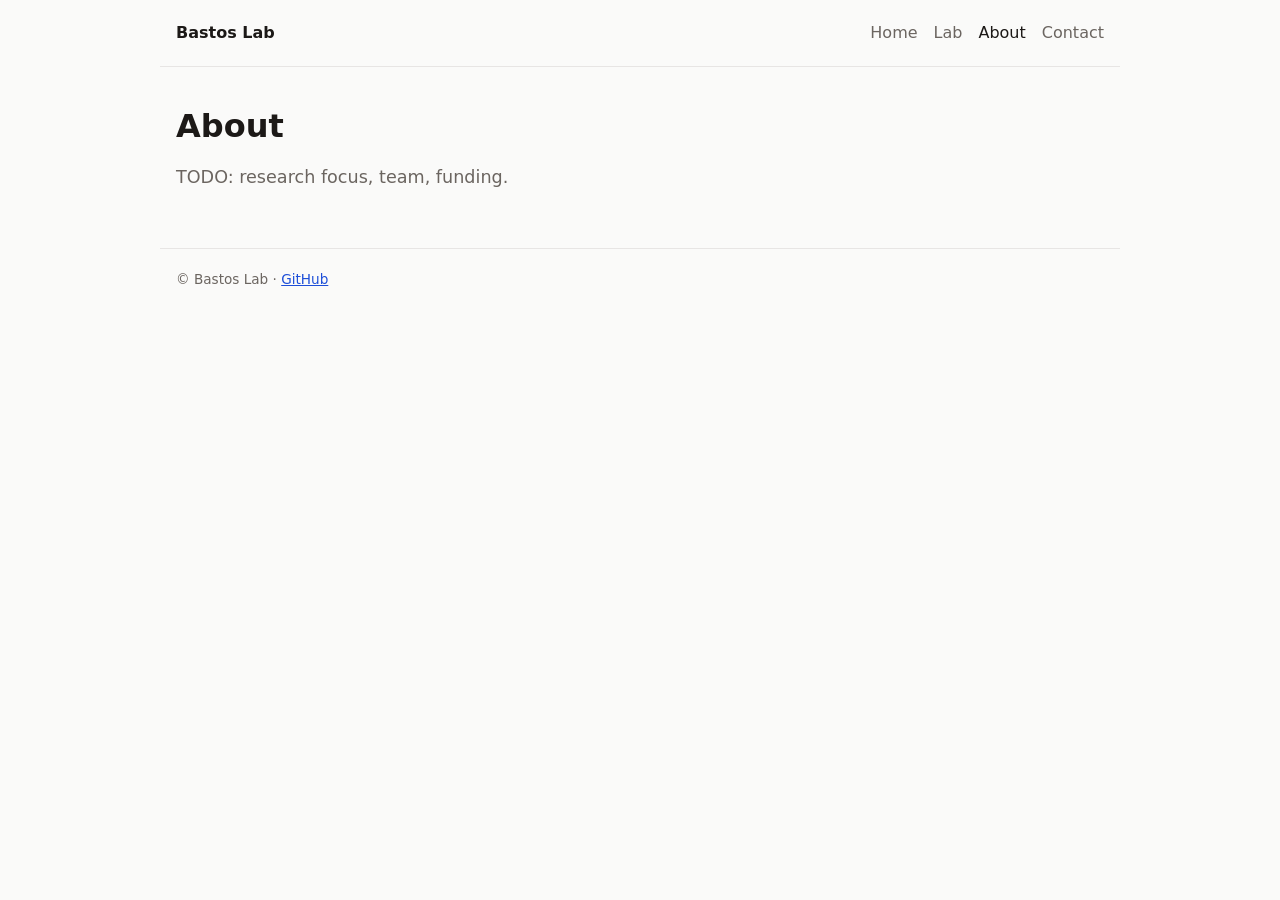
==== about/index.html @ 269dbfc6 "Scaffold bastoslab.github.io static site Home, Lab (cards from assets/projects.js), About, Contact. " ====
<!doctype html>
<html lang="en"><head><meta charset="utf-8"><meta name="viewport" content="width=device-width,initial-scale=1">
<title>About · Bastos Lab</title><link rel="stylesheet" href="../assets/style.css"></head>
<body>
<header><a class="brand" href="../">Bastos Lab</a>
<nav><a href="../">Home</a><a href="../lab/">Lab</a><a href="../about/" aria-current="page">About</a><a href="../contact/">Contact</a></nav></header>
<main>
<h1>About</h1><p class="lead">TODO: research focus, team, funding.</p>
</main>
<footer>© Bastos Lab · <a href="https://github.com/bastoslab">GitHub</a></footer>

</body></html>
---- assets/style.css ----
:root{--bg:#fafaf9;--fg:#1c1917;--muted:#6b6560;--card:#fff;--line:#e7e5e4;--accent:#1d4ed8}
@media (prefers-color-scheme:dark){:root{--bg:#161412;--fg:#f5f5f4;--muted:#a8a29e;--card:#201d1b;--line:#35302d;--accent:#7aa2ff}}
*{box-sizing:border-box}
body{margin:0;background:var(--bg);color:var(--fg);font:16px/1.6 system-ui,sans-serif}
header,main,footer{max-width:960px;margin:0 auto;padding:0 16px}
header{display:flex;justify-content:space-between;align-items:center;gap:16px;flex-wrap:wrap;padding-top:20px;padding-bottom:20px;border-bottom:1px solid var(--line)}
.brand{font-weight:700;color:var(--fg);text-decoration:none}
nav a{margin-left:16px;color:var(--muted);text-decoration:none}
nav a:hover,nav a[aria-current]{color:var(--fg)}
a{color:var(--accent)}
main{padding-top:40px;padding-bottom:40px}
h1{font-size:2rem;line-height:1.2;margin:0 0 8px}
.lead{color:var(--muted);font-size:1.1rem;max-width:60ch}
.grid{display:grid;grid-template-columns:repeat(auto-fill,minmax(260px,1fr));gap:16px;margin-top:24px}
.card{display:flex;flex-direction:column;gap:8px;padding:16px;background:var(--card);border:1px solid var(--line);border-radius:8px;text-decoration:none;color:var(--fg)}
.card:hover{border-color:var(--accent)}
.card h3{margin:0}.card p{margin:0;color:var(--muted);flex:1}
.tags{display:flex;gap:6px;flex-wrap:wrap}
.tag{font-size:.75rem;padding:2px 8px;border:1px solid var(--line);border-radius:99px;color:var(--muted)}
.card .go{font-size:.85rem;color:var(--accent)}
footer{padding-top:20px;padding-bottom:40px;color:var(--muted);font-size:.85rem;border-top:1px solid var(--line)}
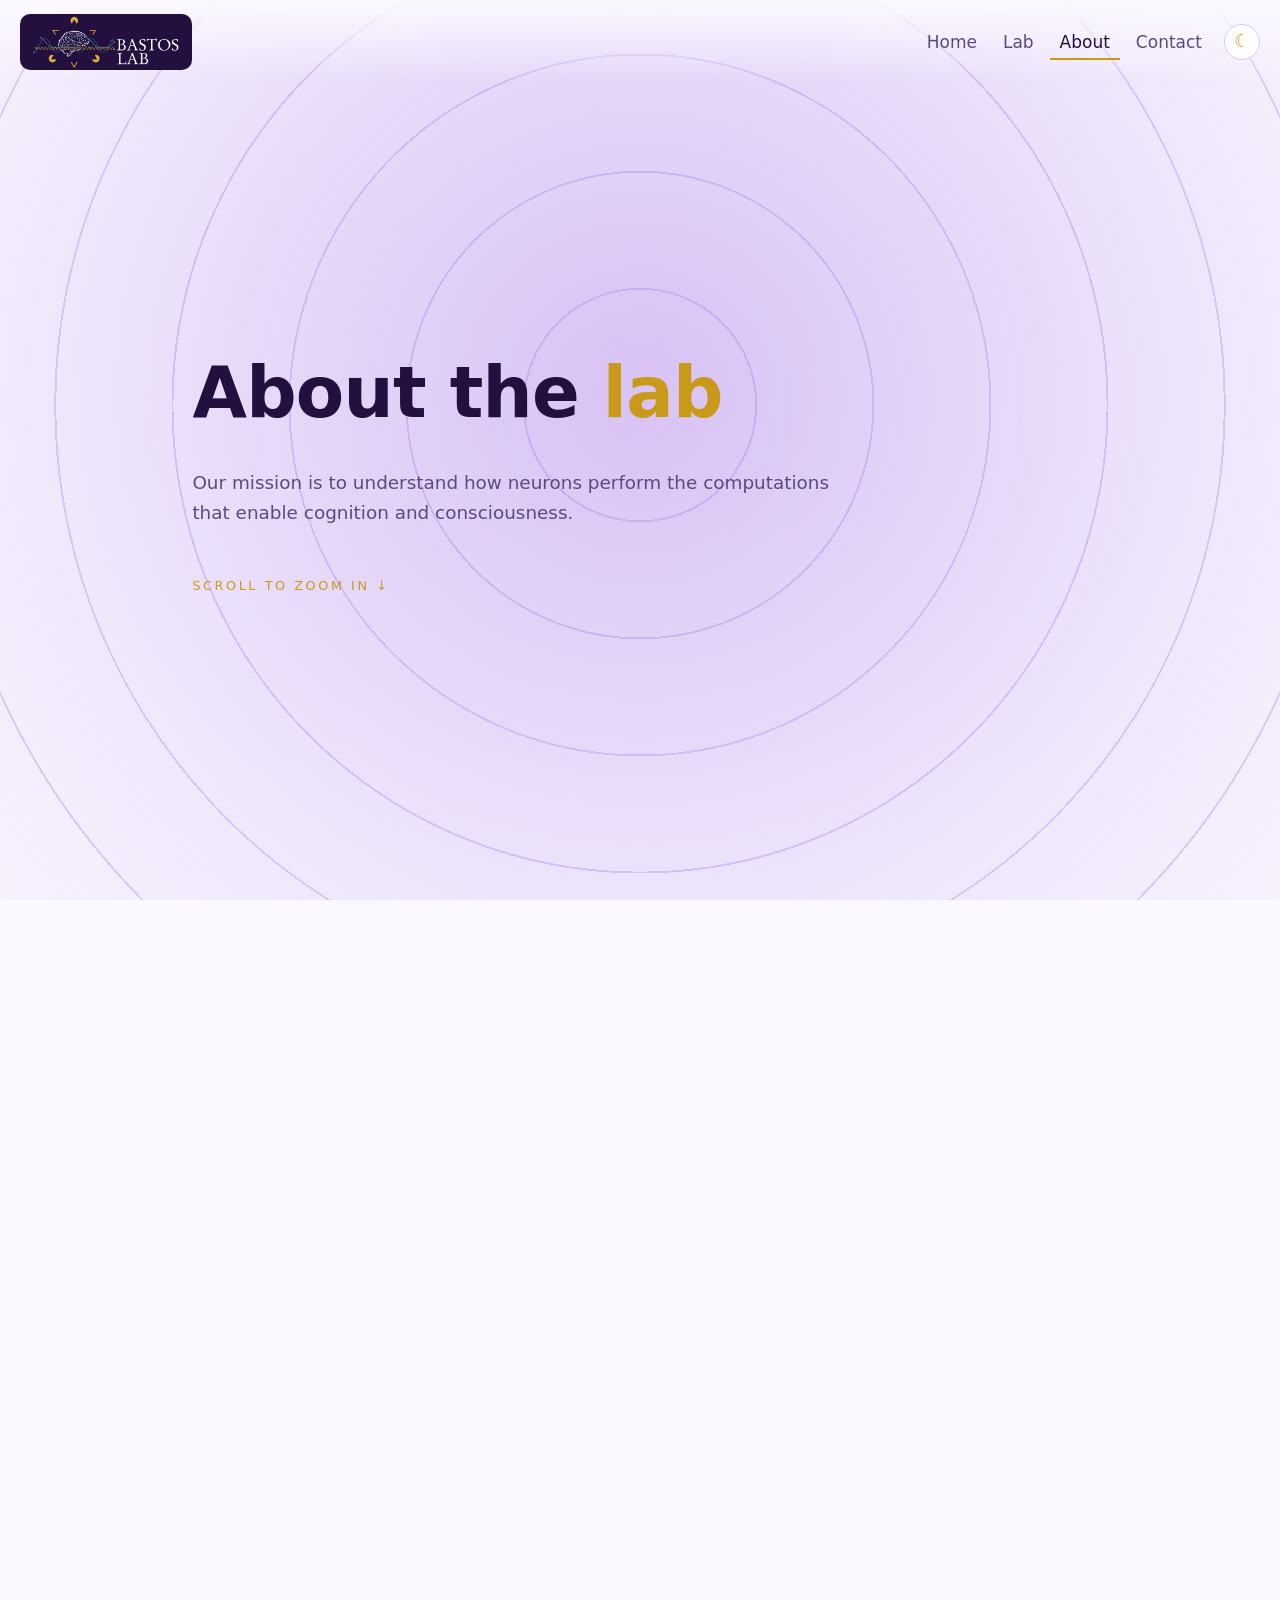
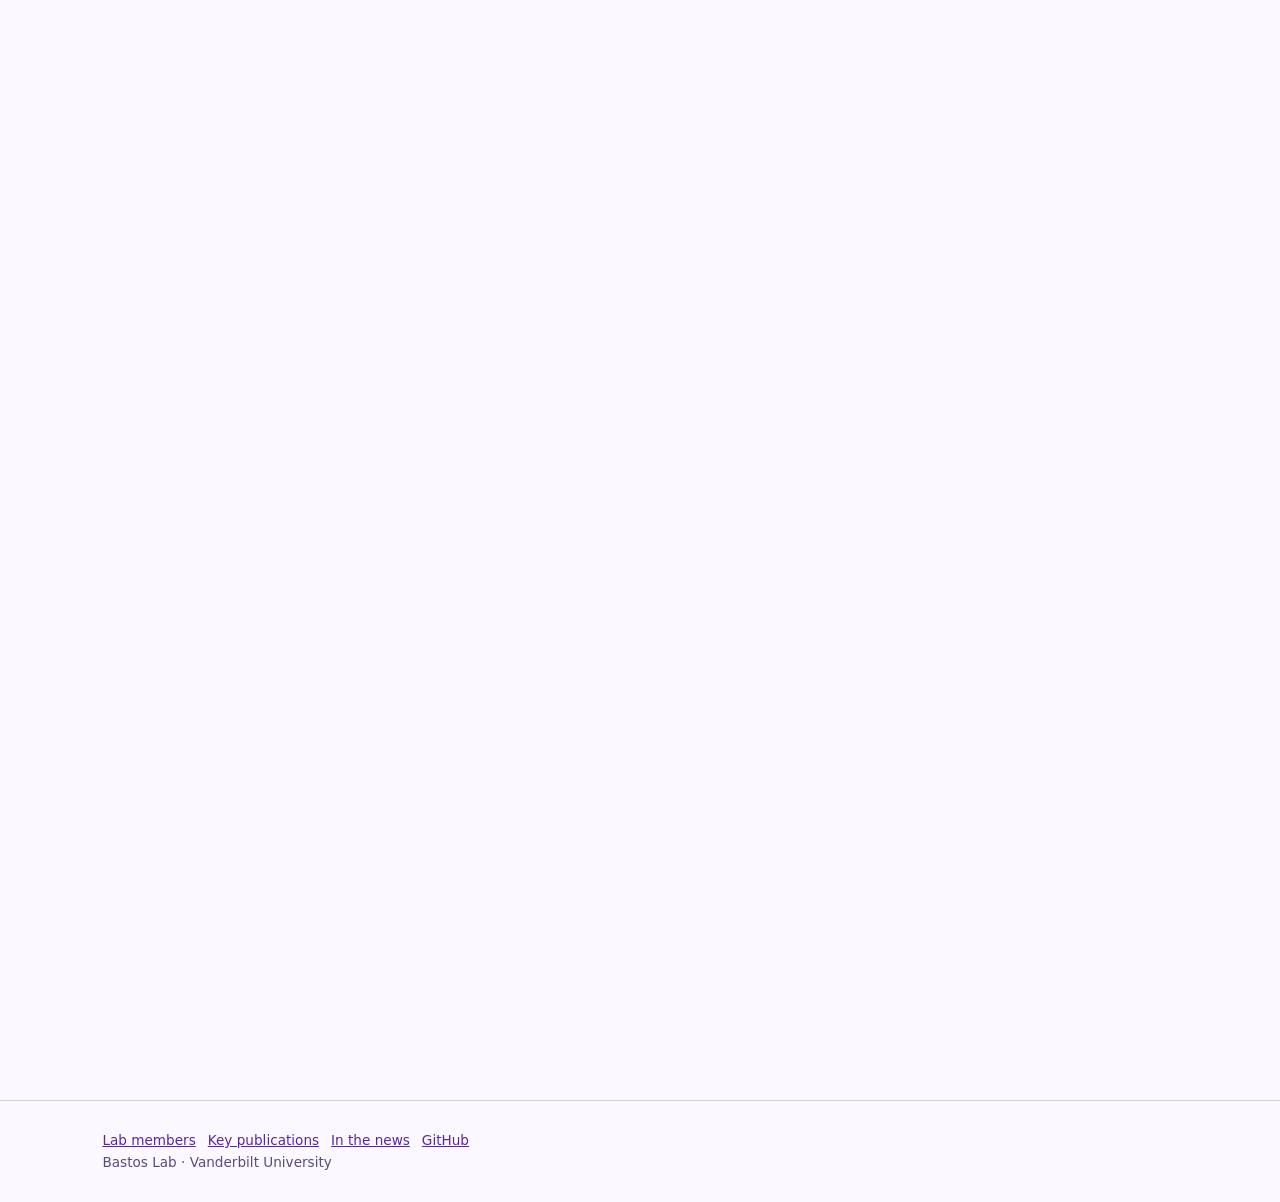
==== commit 4d42d109: "Themed scroll-zoom design, lab cards, real logo and content Dark (black/purple/gold) and light (whit" ====
--- a/about/index.html
+++ b/about/index.html
@@ -1,12 +1,15 @@
 <!doctype html>
-<html lang="en"><head><meta charset="utf-8"><meta name="viewport" content="width=device-width,initial-scale=1">
-<title>About · Bastos Lab</title><link rel="stylesheet" href="../assets/style.css"></head>
-<body>
-<header><a class="brand" href="../">Bastos Lab</a>
-<nav><a href="../">Home</a><a href="../lab/">Lab</a><a href="../about/" aria-current="page">About</a><a href="../contact/">Contact</a></nav></header>
-<main>
-<h1>About</h1><p class="lead">TODO: research focus, team, funding.</p>
-</main>
-<footer>© Bastos Lab · <a href="https://github.com/bastoslab">GitHub</a></footer>
-
+<html lang="en" class="js" data-theme="dark"><head><meta charset="utf-8"><meta name="viewport" content="width=device-width,initial-scale=1">
+<title>About · Bastos Lab</title><link rel="icon" href="../assets/logo.png"><link rel="stylesheet" href="../assets/style.css">
+<script>try{var t=localStorage.getItem("theme")||(matchMedia("(prefers-color-scheme: light)").matches?"light":"dark");document.documentElement.dataset.theme=t}catch(e){}</script></head>
+<body><div class="bg"></div>
+<header><a class="brand" href="../"><img src="../assets/logo.png" alt="Bastos Lab"></a>
+<nav><a href="../">Home</a><a href="../lab/">Lab</a><a href="../about/" aria-current="page">About</a><a href="../contact/">Contact</a><button id="theme" type="button"></button></nav></header>
+<div class="zoom" style="--n:3"><div class="stage">
+<section class="panel"><h1>About the <span class="gold">lab</span></h1><p class="lead">Our mission is to understand how neurons perform the computations that enable cognition and consciousness.</p><div class="hint">Scroll to zoom in ↓</div></section>
+<section class="panel"><h2>Research <span class="gold">areas</span></h2><div class="cols"><div class="box"><h3>Attention</h3><p>Focusing on important stimuli.</p></div><div class="box"><h3>Prediction</h3><p>Filtering the expected, noticing the unexpected.</p></div><div class="box"><h3>Working memory</h3><p>Holding information in mind to control thought and action.</p></div></div><a class="btn" href="https://www.bastoslabvu.com/research-areas">More on research →</a></section>
+<section class="panel"><h2>Join the <span class="gold">team</span></h2><p class="lead">PhD students, postdocs, research assistants and undergraduates are welcome to get in touch.</p><a class="btn" href="../contact/">Contact →</a></section>
+</div></div>
+<footer><a href="https://www.bastoslabvu.com/lab-members">Lab members</a><a href="https://www.bastoslabvu.com/key-publications">Key publications</a><a href="https://www.bastoslabvu.com/in-the-news">In the news</a><a href="https://github.com/bastoslab">GitHub</a><br>Bastos Lab · Vanderbilt University</footer>
+<script src="../assets/site.js"></script>
 </body></html>
--- a/assets/style.css
+++ b/assets/style.css
@@ -1,21 +1,57 @@
-:root{--bg:#fafaf9;--fg:#1c1917;--muted:#6b6560;--card:#fff;--line:#e7e5e4;--accent:#1d4ed8}
-@media (prefers-color-scheme:dark){:root{--bg:#161412;--fg:#f5f5f4;--muted:#a8a29e;--card:#201d1b;--line:#35302d;--accent:#7aa2ff}}
+/* Themes. Dark: black / purple / gold. Light: white / purple / gold.
+   Gold is an accent only in light mode (low contrast on white); text and links use purple there. */
+:root,:root[data-theme="dark"]{--bg:#0a0610;--bg2:#160d24;--fg:#f3eefb;--muted:#b3a6c9;--purple:#8a4fd6;--gold:#e6b93c;--link:#e6b93c;--card:#150d22cc;--line:#3a2759;--glow:#5b2a8655}
+:root[data-theme="light"]{--bg:#fbf8ff;--bg2:#efe6fb;--fg:#24103f;--muted:#5d4a7d;--purple:#6a2fc0;--gold:#c99a1a;--link:#5b22b0;--card:#ffffffd9;--line:#d8c8f0;--glow:#a97be855}
 *{box-sizing:border-box}
-body{margin:0;background:var(--bg);color:var(--fg);font:16px/1.6 system-ui,sans-serif}
-header,main,footer{max-width:960px;margin:0 auto;padding:0 16px}
-header{display:flex;justify-content:space-between;align-items:center;gap:16px;flex-wrap:wrap;padding-top:20px;padding-bottom:20px;border-bottom:1px solid var(--line)}
-.brand{font-weight:700;color:var(--fg);text-decoration:none}
-nav a{margin-left:16px;color:var(--muted);text-decoration:none}
-nav a:hover,nav a[aria-current]{color:var(--fg)}
-a{color:var(--accent)}
-main{padding-top:40px;padding-bottom:40px}
-h1{font-size:2rem;line-height:1.2;margin:0 0 8px}
-.lead{color:var(--muted);font-size:1.1rem;max-width:60ch}
-.grid{display:grid;grid-template-columns:repeat(auto-fill,minmax(260px,1fr));gap:16px;margin-top:24px}
-.card{display:flex;flex-direction:column;gap:8px;padding:16px;background:var(--card);border:1px solid var(--line);border-radius:8px;text-decoration:none;color:var(--fg)}
-.card:hover{border-color:var(--accent)}
-.card h3{margin:0}.card p{margin:0;color:var(--muted);flex:1}
+body{margin:0;background:var(--bg);color:var(--fg);font:17px/1.65 system-ui,-apple-system,"Segoe UI",sans-serif;transition:background .3s,color .3s}
+a{color:var(--link)}
+h1,h2{line-height:1.12;margin:0 0 16px;letter-spacing:-.01em}
+h1{font-size:clamp(2.2rem,6vw,4.4rem)}
+h2{font-size:clamp(1.8rem,4.5vw,3rem)}
+.gold{color:var(--gold)}
+.lead{color:var(--muted);font-size:1.15rem;max-width:56ch}
+
+/* fixed header + background rings that grow with scroll (--sp is set by site.js) */
+header{position:fixed;inset:0 0 auto 0;z-index:10;display:flex;justify-content:space-between;align-items:center;gap:12px;flex-wrap:wrap;padding:14px 20px;background:linear-gradient(var(--bg),transparent)}
+.brand{font-weight:700;color:var(--fg);text-decoration:none;letter-spacing:.04em}
+.brand span{color:var(--gold)}
+nav{display:flex;align-items:center;gap:6px;flex-wrap:wrap}
+nav a{padding:4px 10px;color:var(--muted);text-decoration:none}
+nav a:hover,nav a[aria-current]{color:var(--fg);box-shadow:inset 0 -2px var(--gold)}
+#theme{margin-left:6px;width:36px;height:36px;border-radius:50%;border:1px solid var(--line);background:var(--card);color:var(--gold);font-size:1.1rem;cursor:pointer}
+.bg{position:fixed;inset:0;z-index:-1;overflow:hidden;background:radial-gradient(ellipse at 50% 40%,var(--bg2),var(--bg) 70%)}
+.bg::before{content:"";position:absolute;left:50%;top:45%;width:260vmax;height:260vmax;margin:-130vmax 0 0 -130vmax;
+ background:repeating-radial-gradient(circle,transparent 0 9vmax,var(--glow) 9vmax 9.15vmax),radial-gradient(circle,var(--glow),transparent 40%);
+ transform:scale(calc(1 + var(--sp,0)*.55));will-change:transform}
+
+/* Zoom stage: a tall track holding a sticky viewport; site.js scales each .panel by scroll progress.
+   Without JS (or with reduced motion, where site.js removes .js) panels simply stack. */
+.panel{min-height:100vh;display:flex;flex-direction:column;justify-content:center;align-items:flex-start;padding:110px max(20px,8vw) 60px;max-width:1100px;margin:0 auto}
+.js .zoom{height:calc(var(--n)*100vh)}
+.js .stage{position:sticky;top:0;height:100vh;overflow:hidden}
+.js .panel{position:absolute;inset:0;min-height:0;margin:auto;width:100%;will-change:transform,opacity;transform-origin:50% 50%}
+.hint{margin-top:28px;color:var(--gold);letter-spacing:.2em;font-size:.8rem;text-transform:uppercase}
+.btn{display:inline-block;margin-top:20px;padding:10px 22px;border-radius:99px;border:1px solid var(--gold);color:var(--fg);text-decoration:none;background:var(--card)}
+.btn:hover{background:var(--gold);color:#1a1024}
+.cols{display:grid;grid-template-columns:repeat(auto-fit,minmax(200px,1fr));gap:16px;margin-top:12px;width:100%}
+.box{padding:16px;border:1px solid var(--line);border-radius:10px;background:var(--card)}
+.box h3{margin:0 0 4px;color:var(--gold)}
+.box p{margin:0;color:var(--muted)}
+
+/* lab cards */
+.page{min-height:100vh;padding:120px max(20px,8vw) 60px;max-width:1100px;margin:0 auto}
+.grid{display:grid;grid-template-columns:repeat(auto-fill,minmax(260px,1fr));gap:18px;margin-top:28px;width:100%}
+.card{display:flex;flex-direction:column;gap:8px;padding:18px;background:var(--card);border:1px solid var(--line);border-radius:12px;text-decoration:none;color:var(--fg);backdrop-filter:blur(6px)}
+.card:hover{border-color:var(--gold)}
+.card h3{margin:0;color:var(--gold)}
+.card p{margin:0;color:var(--muted);flex:1}
 .tags{display:flex;gap:6px;flex-wrap:wrap}
 .tag{font-size:.75rem;padding:2px 8px;border:1px solid var(--line);border-radius:99px;color:var(--muted)}
-.card .go{font-size:.85rem;color:var(--accent)}
-footer{padding-top:20px;padding-bottom:40px;color:var(--muted);font-size:.85rem;border-top:1px solid var(--line)}
+.card .go{font-size:.85rem;color:var(--link)}
+footer{padding:28px max(20px,8vw);color:var(--muted);font-size:.85rem;border-top:1px solid var(--line);background:var(--bg)}
+footer a{margin-right:12px}
+
+/* Logo (transparent PNG with white lettering): sits on a dark purple badge in light mode so the text stays legible. */
+.brand{display:flex;align-items:center;padding:2px 10px;border-radius:10px}
+.brand img{height:52px;width:auto;display:block}
+:root[data-theme="light"] .brand{background:#24103f}
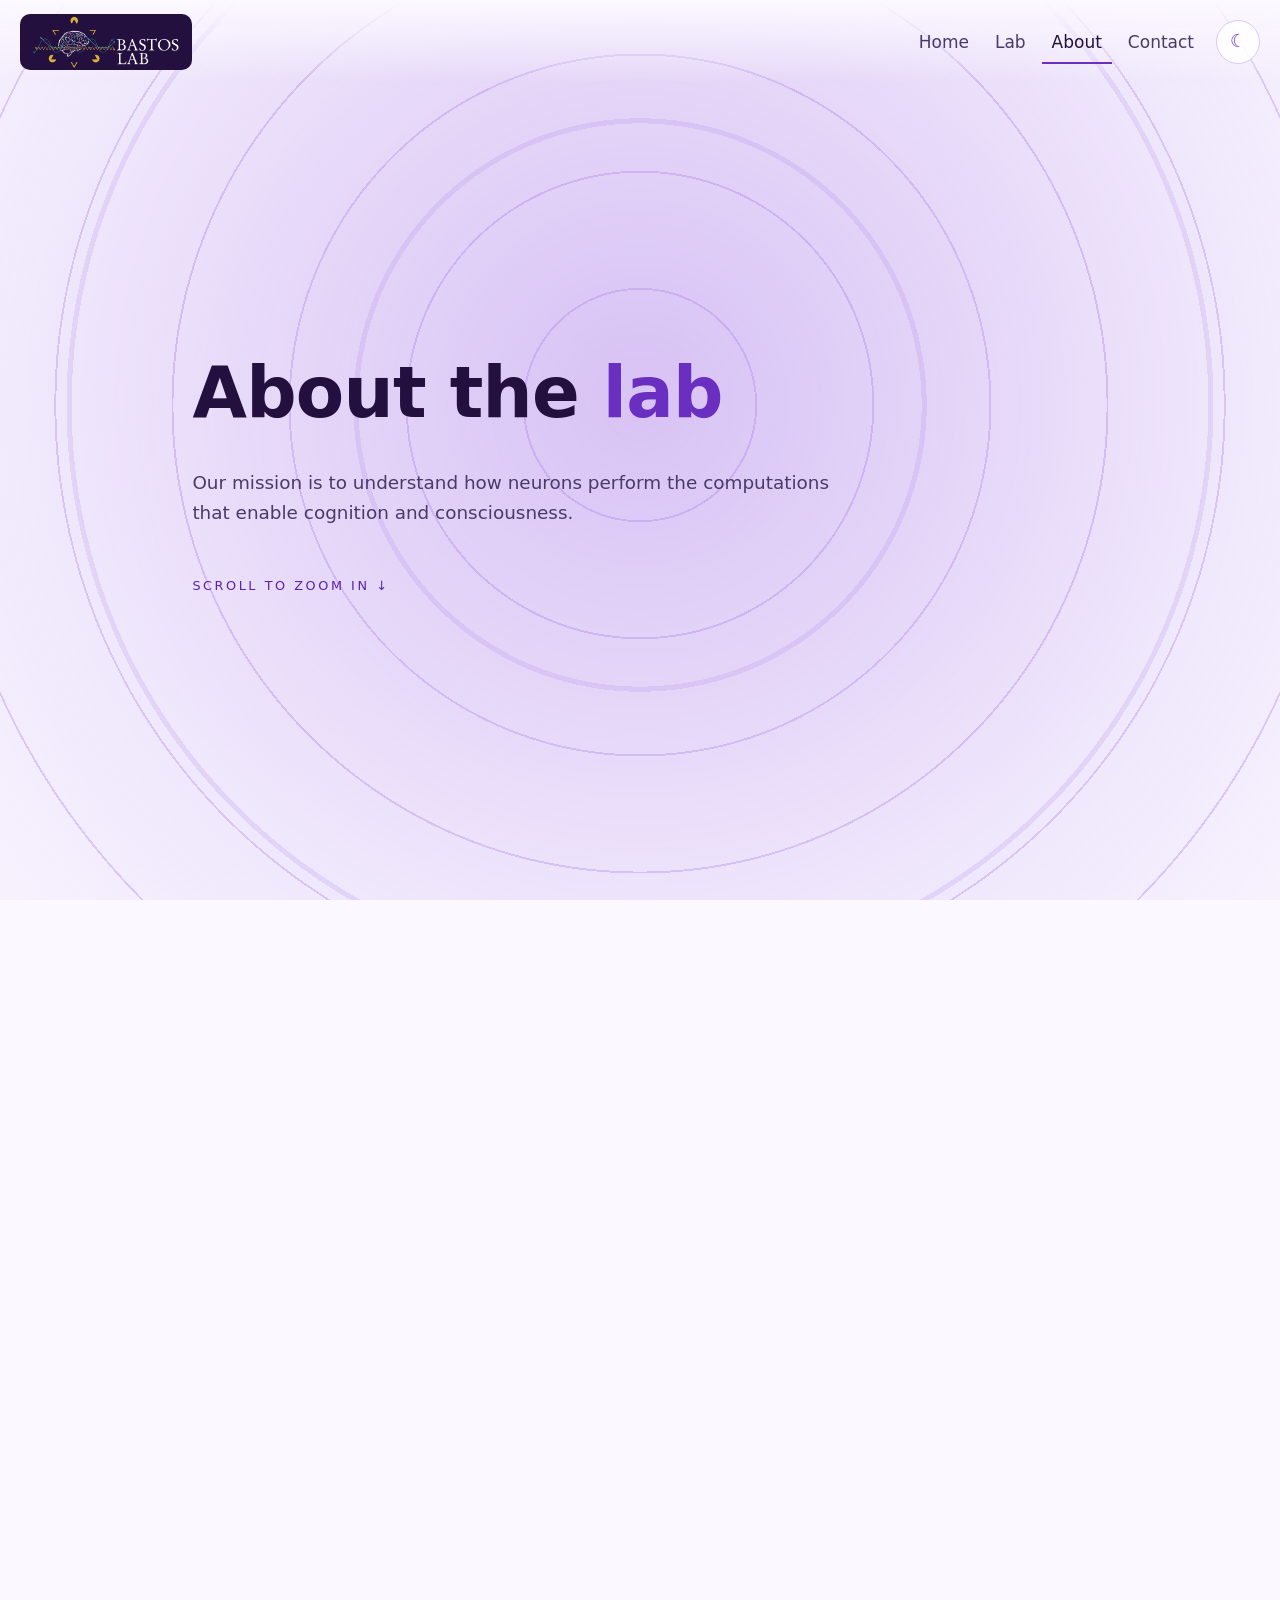
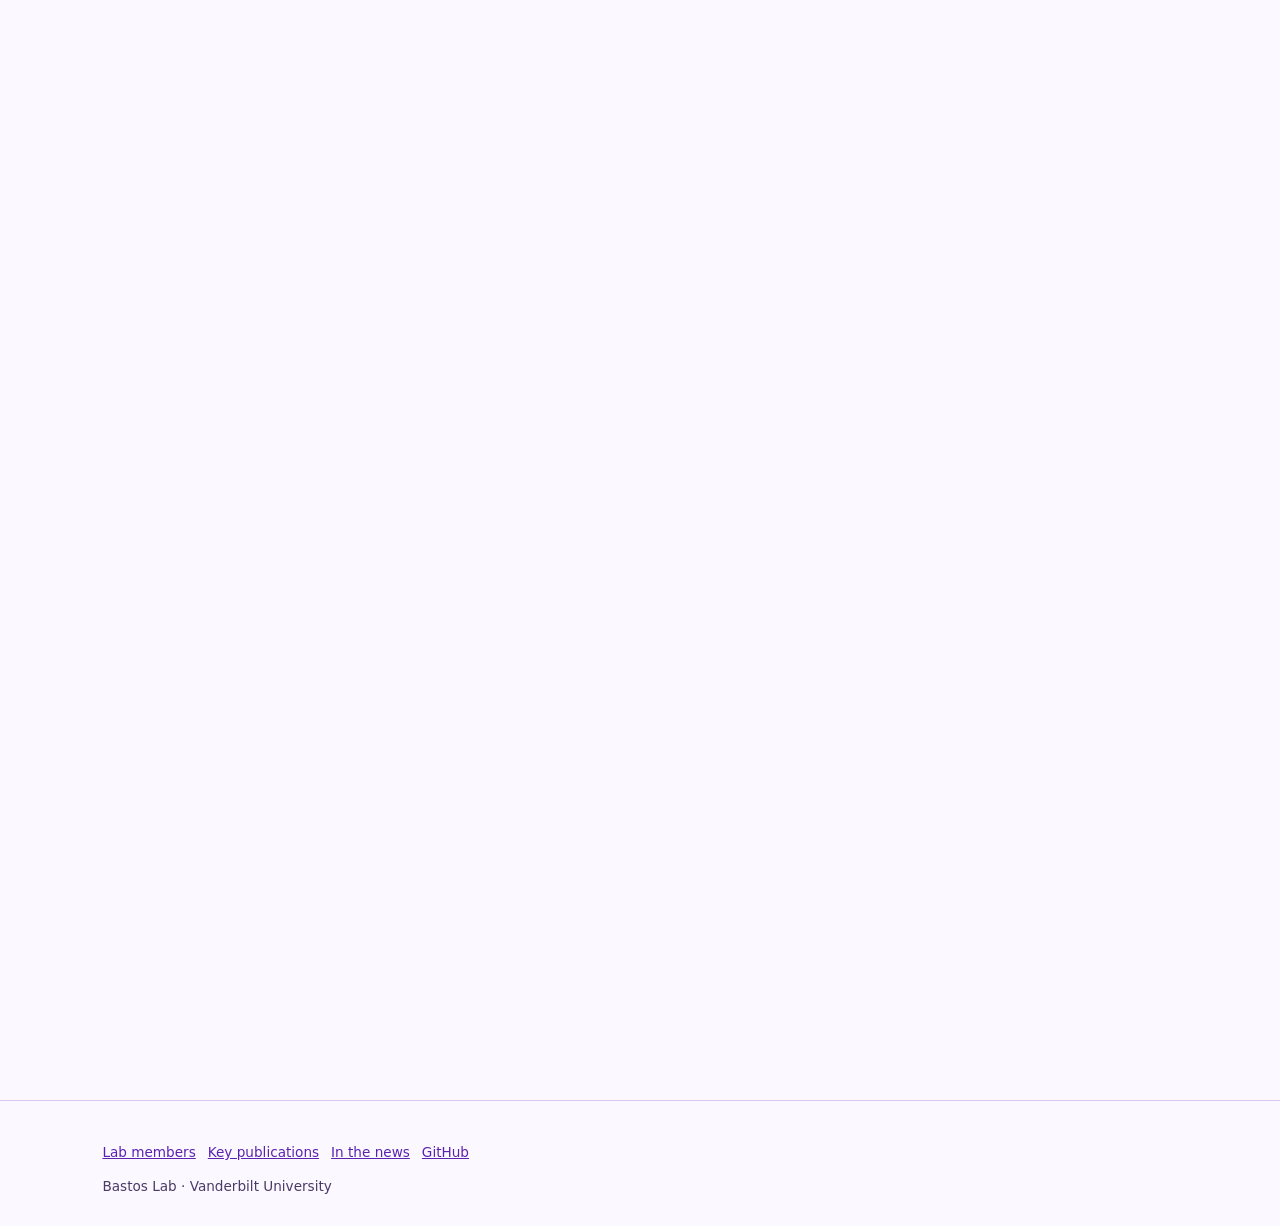
==== commit ddd91d30: "Style pass: light-theme contrast, collab and slides cleanup assets/site.js: tuning values as named c" ====
--- a/about/index.html
+++ b/about/index.html
@@ -1,15 +1,15 @@
 <!doctype html>
-<html lang="en" class="js" data-theme="dark"><head><meta charset="utf-8"><meta name="viewport" content="width=device-width,initial-scale=1">
-<title>About · Bastos Lab</title><link rel="icon" href="../assets/logo.png"><link rel="stylesheet" href="../assets/style.css">
-<script>try{var t=localStorage.getItem("theme")||(matchMedia("(prefers-color-scheme: light)").matches?"light":"dark");document.documentElement.dataset.theme=t}catch(e){}</script></head>
+<html lang="en" data-theme="dark"><head><meta charset="utf-8"><meta name="viewport" content="width=device-width,initial-scale=1">
+<title>About · Bastos Lab</title><link rel="icon" type="image/png" href="../assets/favicon.png"><link rel="stylesheet" href="../assets/style.css">
+<script>document.documentElement.classList.add("js");try{var t=localStorage.getItem("theme")||(matchMedia("(prefers-color-scheme: light)").matches?"light":"dark");document.documentElement.dataset.theme=t}catch(e){}</script></head>
 <body><div class="bg"></div>
 <header><a class="brand" href="../"><img src="../assets/logo.png" alt="Bastos Lab"></a>
 <nav><a href="../">Home</a><a href="../lab/">Lab</a><a href="../about/" aria-current="page">About</a><a href="../contact/">Contact</a><button id="theme" type="button"></button></nav></header>
-<div class="zoom" style="--n:3"><div class="stage">
+<main class="zoom" style="--n:3"><div class="stage">
 <section class="panel"><h1>About the <span class="gold">lab</span></h1><p class="lead">Our mission is to understand how neurons perform the computations that enable cognition and consciousness.</p><div class="hint">Scroll to zoom in ↓</div></section>
 <section class="panel"><h2>Research <span class="gold">areas</span></h2><div class="cols"><div class="box"><h3>Attention</h3><p>Focusing on important stimuli.</p></div><div class="box"><h3>Prediction</h3><p>Filtering the expected, noticing the unexpected.</p></div><div class="box"><h3>Working memory</h3><p>Holding information in mind to control thought and action.</p></div></div><a class="btn" href="https://www.bastoslabvu.com/research-areas">More on research →</a></section>
 <section class="panel"><h2>Join the <span class="gold">team</span></h2><p class="lead">PhD students, postdocs, research assistants and undergraduates are welcome to get in touch.</p><a class="btn" href="../contact/">Contact →</a></section>
-</div></div>
+</div></main>
 <footer><a href="https://www.bastoslabvu.com/lab-members">Lab members</a><a href="https://www.bastoslabvu.com/key-publications">Key publications</a><a href="https://www.bastoslabvu.com/in-the-news">In the news</a><a href="https://github.com/bastoslab">GitHub</a><br>Bastos Lab · Vanderbilt University</footer>
 <script src="../assets/site.js"></script>
 </body></html>
--- a/assets/style.css
+++ b/assets/style.css
@@ -1,28 +1,37 @@
 /* Themes. Dark: black / purple / gold. Light: white / purple / gold.
    Gold is an accent only in light mode (low contrast on white); text and links use purple there. */
-:root,:root[data-theme="dark"]{--bg:#0a0610;--bg2:#160d24;--fg:#f3eefb;--muted:#b3a6c9;--purple:#8a4fd6;--gold:#e6b93c;--link:#e6b93c;--card:#150d22cc;--line:#3a2759;--glow:#5b2a8655}
-:root[data-theme="light"]{--bg:#fbf8ff;--bg2:#efe6fb;--fg:#24103f;--muted:#5d4a7d;--purple:#6a2fc0;--gold:#c99a1a;--link:#5b22b0;--card:#ffffffd9;--line:#d8c8f0;--glow:#a97be855}
+:root,:root[data-theme="dark"]{--bg:#0a0610;--bg2:#160d24;--fg:#f3eefb;--muted:#b3a6c9;--purple:#8a4fd6;--gold:#e6b93c;--link:#e6b93c;--card:#150d22cc;--line:#3a2759;--glow:#5b2a8655;--ink:#1a1024}
+:root[data-theme="light"]{--bg:#fbf8ff;--bg2:#efe6fb;--fg:#24103f;--muted:#4a3a68;--purple:#6a2fc0;--gold:#c99a1a;--link:#5b22b0;--card:#ffffffd9;--line:#d8c8f0;--glow:#a97be855;--ink:#1a1024;--badge:#24103f}
 *{box-sizing:border-box}
 body{margin:0;background:var(--bg);color:var(--fg);font:17px/1.65 system-ui,-apple-system,"Segoe UI",sans-serif;transition:background .3s,color .3s}
 a{color:var(--link)}
+:focus-visible{outline:2px solid var(--link);outline-offset:2px}
 h1,h2{line-height:1.12;margin:0 0 16px;letter-spacing:-.01em}
 h1{font-size:clamp(2.2rem,6vw,4.4rem)}
 h2{font-size:clamp(1.8rem,4.5vw,3rem)}
 .gold{color:var(--gold)}
+/* light theme: gold is accent-only (2:1 on lavender); text in these selectors uses purple, .hint uses link */
+:root[data-theme="light"] .gold,:root[data-theme="light"] .box h2,:root[data-theme="light"] .box h3,:root[data-theme="light"] .card h3,:root[data-theme="light"] .section-title,:root[data-theme="light"] .card-thumb-placeholder{color:var(--purple)}
+:root[data-theme="light"] .hint{color:var(--link)}
+:root[data-theme="light"] #theme{color:var(--purple)}
 .lead{color:var(--muted);font-size:1.15rem;max-width:56ch}
 
 /* fixed header + background rings that grow with scroll (--sp is set by site.js) */
 header{position:fixed;inset:0 0 auto 0;z-index:10;display:flex;justify-content:space-between;align-items:center;gap:12px;flex-wrap:wrap;padding:14px 20px;background:linear-gradient(var(--bg),transparent)}
 .brand{font-weight:700;color:var(--fg);text-decoration:none;letter-spacing:.04em}
-.brand span{color:var(--gold)}
 nav{display:flex;align-items:center;gap:6px;flex-wrap:wrap}
-nav a{padding:4px 10px;color:var(--muted);text-decoration:none}
+nav a{padding:8px 10px;color:var(--muted);text-decoration:none}
 nav a:hover,nav a[aria-current]{color:var(--fg);box-shadow:inset 0 -2px var(--gold)}
-#theme{margin-left:6px;width:36px;height:36px;border-radius:50%;border:1px solid var(--line);background:var(--card);color:var(--gold);font-size:1.1rem;cursor:pointer}
+:root[data-theme="light"] nav a:hover,:root[data-theme="light"] nav a[aria-current]{box-shadow:inset 0 -2px var(--purple)}
+#theme{margin-left:6px;width:44px;height:44px;border-radius:50%;border:1px solid var(--line);background:var(--card);color:var(--gold);font-size:1.1rem;cursor:pointer}
 .bg{position:fixed;inset:0;z-index:-1;overflow:hidden;background:radial-gradient(ellipse at 50% 40%,var(--bg2),var(--bg) 70%)}
-.bg::before{content:"";position:absolute;left:50%;top:45%;width:260vmax;height:260vmax;margin:-130vmax 0 0 -130vmax;
- background:repeating-radial-gradient(circle,transparent 0 9vmax,var(--glow) 9vmax 9.15vmax),radial-gradient(circle,var(--glow),transparent 40%);
- transform:scale(calc(1 + var(--sp,0)*.55));will-change:transform}
+/* Depth layers zoom toward the viewer as you scroll (--sp = scrollY / innerHeight, set by site.js):
+   the far ring set (::after, behind) moves slowly, the near one (::before) zooms fastest. Transform only. */
+.bg::before,.bg::after{content:"";position:absolute;left:50%;top:45%;width:260vmax;height:260vmax;margin:-130vmax 0 0 -130vmax;will-change:transform}
+.bg::before{background:repeating-radial-gradient(circle,transparent 0 9vmax,var(--glow) 9vmax 9.15vmax),radial-gradient(circle,var(--glow),transparent 40%);
+ transform:scale(calc(1 + var(--sp,0)*.9))}
+.bg::after{z-index:-1;background:repeating-radial-gradient(circle,transparent 0 22vmax,var(--glow) 22vmax 22.4vmax);opacity:.55;
+ transform:translateY(calc(var(--sp,0)*-8vh)) scale(calc(1 + var(--sp,0)*.35))}
 
 /* Zoom stage: a tall track holding a sticky viewport; site.js scales each .panel by scroll progress.
    Without JS (or with reduced motion, where site.js removes .js) panels simply stack. */
@@ -32,26 +41,36 @@
 .js .panel{position:absolute;inset:0;min-height:0;margin:auto;width:100%;will-change:transform,opacity;transform-origin:50% 50%}
 .hint{margin-top:28px;color:var(--gold);letter-spacing:.2em;font-size:.8rem;text-transform:uppercase}
 .btn{display:inline-block;margin-top:20px;padding:10px 22px;border-radius:99px;border:1px solid var(--gold);color:var(--fg);text-decoration:none;background:var(--card)}
-.btn:hover{background:var(--gold);color:#1a1024}
+.btn:hover{background:var(--gold);color:var(--ink)}
+:root[data-theme="light"] .btn{border-color:var(--purple)}
 .cols{display:grid;grid-template-columns:repeat(auto-fit,minmax(200px,1fr));gap:16px;margin-top:12px;width:100%}
 .box{padding:16px;border:1px solid var(--line);border-radius:10px;background:var(--card)}
-.box h3{margin:0 0 4px;color:var(--gold)}
+.box h2,.box h3{margin:0 0 4px;color:var(--gold)}
+/* box headings are h2 for document order; 1.17em is the UA h3 size, so they render as before */
+.box h2{font-size:1.17em;line-height:inherit;letter-spacing:normal}
 .box p{margin:0;color:var(--muted)}
 
 /* lab cards */
 .page{min-height:100vh;padding:120px max(20px,8vw) 60px;max-width:1100px;margin:0 auto}
-.grid{display:grid;grid-template-columns:repeat(auto-fill,minmax(260px,1fr));gap:18px;margin-top:28px;width:100%}
-.card{display:flex;flex-direction:column;gap:8px;padding:18px;background:var(--card);border:1px solid var(--line);border-radius:12px;text-decoration:none;color:var(--fg);backdrop-filter:blur(6px)}
-.card:hover{border-color:var(--gold)}
-.card h3{margin:0;color:var(--gold)}
-.card p{margin:0;color:var(--muted);flex:1}
+.card-section{margin-top:36px}
+.section-title{color:var(--gold);font-size:1.25rem;letter-spacing:0.06em;text-transform:uppercase;margin:0 0 16px;border-bottom:1px solid var(--line);padding-bottom:8px}
+.grid{display:grid;grid-template-columns:repeat(2,1fr);gap:18px;width:100%}
+.card{display:flex;flex-direction:column;gap:10px;padding:16px;background:var(--card);border:1px solid var(--line);border-radius:12px;text-decoration:none;color:var(--fg);backdrop-filter:blur(6px);transition:border-color 0.15s ease,transform 0.15s ease}
+.card:hover{border-color:var(--gold);transform:translateY(-2px)}
+.card-thumb{width:100%;height:140px;object-fit:cover;border-radius:8px;background:var(--line);display:block}
+.card-thumb-placeholder{width:100%;height:140px;border-radius:8px;background:linear-gradient(135deg,var(--bg2),var(--bg));display:flex;align-items:center;justify-content:center;color:var(--gold);font-weight:600;font-size:0.85rem;letter-spacing:0.06em;text-transform:uppercase}
+.card h3{margin:0;color:var(--gold);font-size:1.1rem}
+.card p{margin:0;color:var(--muted);flex:1;font-size:0.92rem;line-height:1.5}
 .tags{display:flex;gap:6px;flex-wrap:wrap}
 .tag{font-size:.75rem;padding:2px 8px;border:1px solid var(--line);border-radius:99px;color:var(--muted)}
-.card .go{font-size:.85rem;color:var(--link)}
+.card .go{font-size:.85rem;color:var(--link);margin-top:4px}
+.card-empty-hint{color:var(--muted);font-style:italic;font-size:0.9rem;padding:12px 0}
+@media (max-width:600px){.grid{grid-template-columns:1fr}}
 footer{padding:28px max(20px,8vw);color:var(--muted);font-size:.85rem;border-top:1px solid var(--line);background:var(--bg)}
-footer a{margin-right:12px}
+footer a{display:inline-block;padding:12px 0;margin-right:12px}
 
 /* Logo (transparent PNG with white lettering): sits on a dark purple badge in light mode so the text stays legible. */
 .brand{display:flex;align-items:center;padding:2px 10px;border-radius:10px}
 .brand img{height:52px;width:auto;display:block}
-:root[data-theme="light"] .brand{background:#24103f}
+:root[data-theme="light"] .brand{background:var(--badge)}
+#theme:empty{display:none}  /* no JS -> no icon -> no dead button */
